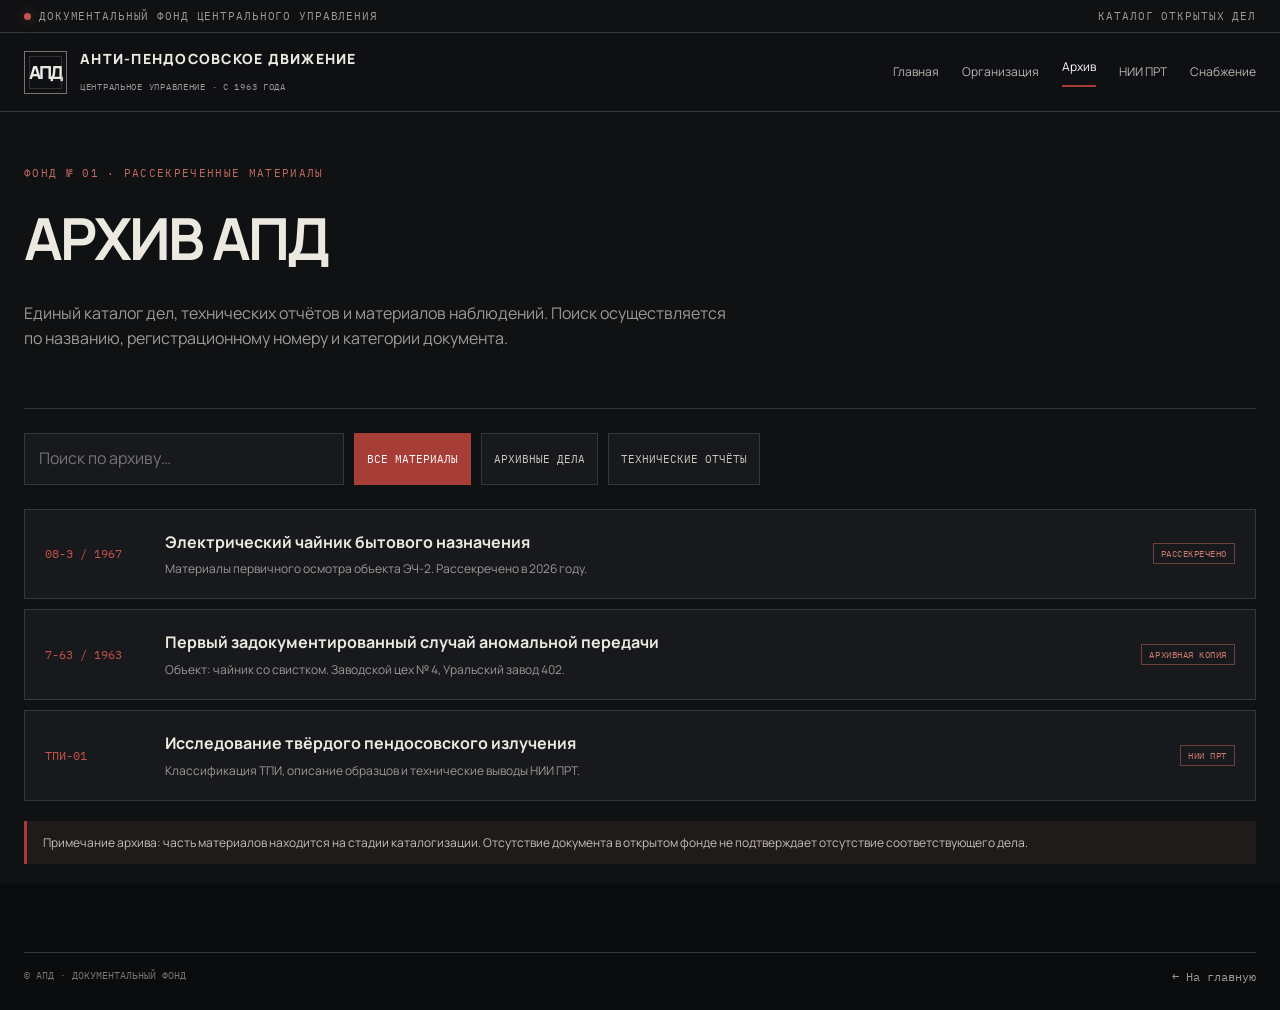
==== archive.html @ c31d5675 "feat: add APD portal sections and archive viewer" ====
<!doctype html><html lang="ru"><head><meta charset="utf-8"><meta name="viewport" content="width=device-width,initial-scale=1"><meta name="theme-color" content="#101113"><title>Архив АПД — Документальный фонд</title><link rel="stylesheet" href="assets/apd.css"></head><body><div class="topline"><div class="shell"><span><i class="status-dot"></i>Документальный фонд центрального управления</span><span>КАТАЛОГ ОТКРЫТЫХ ДЕЛ</span></div></div><header class="header"><div class="shell nav"><a class="brand" href="index.html"><span class="brand-mark">АПД</span><span><span class="brand-name">АНТИ-ПЕНДОСОВСКОЕ ДВИЖЕНИЕ</span><br><span class="brand-sub">ЦЕНТРАЛЬНОЕ УПРАВЛЕНИЕ · С 1963 ГОДА</span></span></a><button class="nav-toggle" aria-expanded="false">МЕНЮ ☰</button><nav class="nav-links"><a href="index.html">Главная</a><a href="organization.html">Организация</a><a class="active" href="archive.html">Архив</a><a href="research.html">НИИ ПРТ</a><a href="shop.html">Снабжение</a></nav></div></header><main class="shell"><section class="page-hero"><div class="eyebrow">Фонд № 01 · Рассекреченные материалы</div><h1>АРХИВ АПД</h1><p>Единый каталог дел, технических отчётов и материалов наблюдений. Поиск осуществляется по названию, регистрационному номеру и категории документа.</p></section><div class="toolbar"><input class="search" data-search type="search" placeholder="Поиск по архиву…" aria-label="Поиск по архиву"><button class="filter active" data-filter="all">ВСЕ МАТЕРИАЛЫ</button><button class="filter" data-filter="case">АРХИВНЫЕ ДЕЛА</button><button class="filter" data-filter="report">ТЕХНИЧЕСКИЕ ОТЧЁТЫ</button></div><div class="archive-list"><a class="archive-item" data-archive-item data-type="case" href="dossier-08e.html"><span class="archive-id">08-Э / 1967</span><span><h3>Электрический чайник бытового назначения</h3><p>Материалы первичного осмотра объекта ЭЧ-2. Рассекречено в 2026 году.</p></span><span class="tag">Рассекречено</span></a><div class="archive-item" data-archive-item data-type="case"><span class="archive-id">7-63 / 1963</span><span><h3>Первый задокументированный случай аномальной передачи</h3><p>Объект: чайник со свистком. Заводской цех № 4, Уральский завод 402.</p></span><span class="tag">Архивная копия</span></div><a class="archive-item" data-archive-item data-type="report" href="research.html"><span class="archive-id">ТПИ-01</span><span><h3>Исследование твёрдого пендосовского излучения</h3><p>Классификация ТПИ, описание образцов и технические выводы НИИ ПРТ.</p></span><span class="tag">НИИ ПРТ</span></a></div><div class="empty" data-empty hidden>По вашему запросу ничего не найдено. Измените поисковую фразу или категорию.</div><div class="notice">Примечание архива: часть материалов находится на стадии каталогизации. Отсутствие документа в открытом фонде не подтверждает отсутствие соответствующего дела.</div></main><footer class="footer"><div class="shell"><div class="copyright"><span>© АПД · ДОКУМЕНТАЛЬНЫЙ ФОНД</span><a href="index.html">← На главную</a></div></div></footer><script src="assets/apd.js"></script></body></html>
---- assets/apd.css ----
@import url('https://fonts.googleapis.com/css2?family=IBM+Plex+Mono:wght@400;500;600&family=Manrope:wght@400;500;600;700;800&display=swap');
:root{--bg:#101113;--panel:#17191c;--panel2:#1d2024;--paper:#d8d0bd;--paper-ink:#28251f;--ink:#ece9e1;--muted:#9b9b96;--line:#34373b;--red:#a63d37;--red2:#c65349;--green:#87977d;--mono:'IBM Plex Mono',monospace;--sans:'Manrope',Arial,sans-serif;--max:1240px}
*{box-sizing:border-box}html{scroll-behavior:smooth}body{margin:0;background:var(--bg);color:var(--ink);font-family:var(--sans);line-height:1.6}a{color:inherit;text-decoration:none}button,input{font:inherit}.shell{width:min(var(--max),calc(100% - 48px));margin:auto}.topline{border-bottom:1px solid var(--line);font:11px var(--mono);letter-spacing:.08em;color:var(--muted);text-transform:uppercase}.topline .shell{display:flex;justify-content:space-between;gap:16px;padding:9px 0}.status-dot{display:inline-block;width:7px;height:7px;border-radius:50%;background:var(--red2);margin-right:8px;box-shadow:0 0 12px #c6534980}.header{border-bottom:1px solid var(--line);background:#101113f2;position:sticky;top:0;z-index:20;backdrop-filter:blur(14px)}.nav{min-height:78px;display:flex;align-items:center;justify-content:space-between;gap:28px}.brand{display:flex;align-items:center;gap:13px;min-width:220px}.brand-mark{width:43px;height:43px;border:1px solid #77746c;display:grid;place-items:center;font-weight:800;font-size:18px;letter-spacing:-2px;position:relative}.brand-mark:after{content:'';position:absolute;inset:4px;border:1px solid #77746c55}.brand-name{font-size:14px;font-weight:800;letter-spacing:.09em}.brand-sub{font:9px var(--mono);color:var(--muted);letter-spacing:.08em}.nav-links{display:flex;align-items:center;gap:23px}.nav-links a{font-size:12px;color:#b9b8b2;transition:.2s}.nav-links a:hover,.nav-links a.active{color:#fff}.nav-links a.active:after{content:'';display:block;height:2px;background:var(--red);margin-top:8px}.nav-toggle{display:none;background:none;border:1px solid var(--line);color:var(--ink);padding:8px 11px}.eyebrow{font:11px var(--mono);letter-spacing:.12em;text-transform:uppercase;color:#c16a61}.hero{padding:76px 0 64px;display:grid;grid-template-columns:1.25fr .75fr;gap:56px;align-items:center;border-bottom:1px solid var(--line)}.hero h1{font-size:clamp(42px,6vw,76px);line-height:1.02;letter-spacing:-.055em;margin:18px 0 22px;max-width:760px}.hero h1 span{color:var(--red2)}.lead{font-size:16px;color:#b9b8b2;max-width:650px}.hero-actions{display:flex;flex-wrap:wrap;gap:12px;margin-top:30px}.btn{display:inline-flex;align-items:center;justify-content:center;gap:10px;padding:13px 18px;border:1px solid var(--line);font-size:12px;font-weight:700;transition:.2s}.btn-primary{background:var(--red);border-color:var(--red);color:#fff}.btn:hover{transform:translateY(-2px);border-color:#b85a50}.btn-secondary:hover{background:var(--panel2)}.hero-doc{background:var(--paper);color:var(--paper-ink);padding:23px;transform:rotate(1deg);box-shadow:12px 14px 0 #0005;position:relative;max-width:420px;margin-left:auto}.hero-doc:before{content:'АРХИВНЫЙ ЭКЗЕМПЛЯР';font:10px var(--mono);letter-spacing:.14em;border-bottom:1px solid #777064;display:block;padding-bottom:12px}.doc-stamp{position:absolute;right:20px;top:55px;border:3px double var(--red);color:var(--red);font:700 14px var(--mono);padding:5px 9px;transform:rotate(-9deg)}.hero-doc h3{font:700 24px Georgia,serif;margin:26px 0 8px}.hero-doc p{font:13px Georgia,serif}.doc-meta{border-top:1px solid #88806e;margin-top:24px;padding-top:12px;font:10px var(--mono);display:flex;justify-content:space-between;gap:12px}.hero-doc img{width:100%;height:130px;object-fit:cover;filter:grayscale(1);margin-top:14px}.ticker{border-bottom:1px solid var(--line);background:#17191b}.ticker .shell{display:flex;align-items:center;gap:18px;padding:13px 0;font:10px var(--mono);letter-spacing:.06em}.ticker-label{color:var(--red2);white-space:nowrap}.ticker-text{color:#c5c3bc}.section{padding:64px 0;border-bottom:1px solid var(--line)}.section-head{display:flex;align-items:end;justify-content:space-between;gap:24px;margin-bottom:26px}.section h2{font-size:clamp(26px,3vw,38px);letter-spacing:-.04em;margin:7px 0 0}.section-note{color:var(--muted);font-size:12px;max-width:360px}.grid{display:grid;grid-template-columns:repeat(3,1fr);gap:14px}.card{background:var(--panel);border:1px solid var(--line);padding:22px;min-height:190px;transition:.2s;position:relative;overflow:hidden}.card:hover{border-color:#6b4946;transform:translateY(-3px)}.card-kicker{font:10px var(--mono);color:var(--red2);letter-spacing:.1em}.card h3{font-size:19px;line-height:1.25;margin:15px 0 9px}.card p{font-size:13px;color:#aead a6;color:#aaa9a2;margin:0}.card-link{display:inline-block;margin-top:20px;font:11px var(--mono);color:#e0dcd2}.card-link:after{content:' ↗'}.card-num{position:absolute;right:18px;top:14px;font:34px Georgia,serif;color:#ffffff0d}.split{display:grid;grid-template-columns:1fr 1fr;gap:28px}.paper-panel{background:var(--paper);color:var(--paper-ink);padding:28px;position:relative}.paper-panel .eyebrow{color:#8b302b}.paper-panel h3{font:700 26px Georgia,serif;margin:12px 0}.paper-panel p{font:14px Georgia,serif}.paper-lines{border-top:1px solid #aaa18e;margin-top:20px;padding-top:14px;font:10px var(--mono);display:flex;justify-content:space-between}.list-panel{border:1px solid var(--line);background:var(--panel);padding:10px 22px}.list-row{display:flex;justify-content:space-between;align-items:center;gap:16px;padding:17px 0;border-bottom:1px solid var(--line)}.list-row:last-child{border:0}.list-row strong{display:block;font-size:13px}.list-row small{font:10px var(--mono);color:var(--muted)}.tag{font:9px var(--mono);letter-spacing:.06em;text-transform:uppercase;border:1px solid #70403c;color:#d17b70;padding:4px 7px;white-space:nowrap}.quote{padding:55px 0;text-align:center}.quote blockquote{font:clamp(22px,3vw,34px) Georgia,serif;max-width:850px;margin:0 auto 15px;color:#d9d3c7}.quote cite{font:10px var(--mono);color:var(--muted);font-style:normal;letter-spacing:.1em}.footer{background:#0b0c0d;padding:38px 0 26px}.footer-grid{display:grid;grid-template-columns:1.5fr 1fr 1fr;gap:35px}.footer p,.footer a{font-size:12px;color:var(--muted)}.footer h4{font:10px var(--mono);letter-spacing:.12em;color:#d7d3ca;text-transform:uppercase}.footer-links{display:grid;gap:8px}.copyright{border-top:1px solid var(--line);margin-top:30px;padding-top:16px;display:flex;justify-content:space-between;gap:16px;font:10px var(--mono);color:#777}.page-hero{padding:54px 0 40px;border-bottom:1px solid var(--line)}.page-hero h1{font-size:clamp(36px,5vw,58px);letter-spacing:-.05em;margin:12px 0}.page-hero p{color:var(--muted);max-width:720px}.toolbar{display:flex;gap:10px;flex-wrap:wrap;margin:24px 0}.search{background:var(--panel);border:1px solid var(--line);color:var(--ink);padding:12px 14px;min-width:min(100%,320px);outline:none}.search:focus{border-color:var(--red2)}.filter{background:var(--panel);border:1px solid var(--line);color:#c9c6bd;padding:10px 12px;font:11px var(--mono);cursor:pointer}.filter.active{background:var(--red);border-color:var(--red);color:white}.archive-list{display:grid;gap:10px}.archive-item{display:grid;grid-template-columns:100px 1fr auto;gap:20px;align-items:center;padding:20px;background:var(--panel);border:1px solid var(--line)}.archive-id{font:12px var(--mono);color:var(--red2)}.archive-item h3{font-size:16px;margin:0 0 4px}.archive-item p{font-size:12px;color:var(--muted);margin:0}.empty{padding:30px;border:1px dashed var(--line);color:var(--muted);text-align:center}.dossier{background:var(--paper);color:var(--paper-ink);padding:clamp(22px,4vw,48px);max-width:900px;margin:35px auto;font-family:Georgia,serif;box-shadow:0 18px 50px #0005}.dossier-top{display:flex;justify-content:space-between;gap:20px;border-bottom:2px solid #494438;padding-bottom:15px;font:10px var(--mono);letter-spacing:.08em}.dossier h2{font-size:clamp(24px,4vw,38px);line-height:1.1;margin:24px 0 8px}.dossier .subtitle{font-size:15px;font-weight:bold}.dossier-stamp{border:3px double #8c302b;color:#8c302b;padding:6px 10px;font:700 12px var(--mono);transform:rotate(-5deg);align-self:flex-start}.dossier-meta{display:grid;grid-template-columns:repeat(2,1fr);gap:8px 24px;border-top:1px solid #aaa18e;border-bottom:1px solid #aaa18e;padding:14px 0;margin:20px 0;font:11px var(--mono)}.dossier h3{font-size:19px;margin:24px 0 8px}.dossier p,.dossier li{font-size:15px;line-height:1.65}.dossier ul{padding-left:22px}.dossier-note{background:#c9c0ad;padding:14px;margin-top:22px;font-size:13px}.back-link{font:11px var(--mono);color:#c9786e}.notice{border-left:3px solid var(--red);padding:12px 16px;background:#201b1b;color:#c7c0b8;font-size:12px;margin:20px 0}.mobile-only{display:none}
@media(max-width:900px){.nav-links{gap:13px}.nav-links a{font-size:11px}.hero{grid-template-columns:1fr .8fr;gap:25px}.grid{grid-template-columns:repeat(2,1fr)}}
@media(max-width:680px){.shell{width:min(var(--max),calc(100% - 30px))}.topline .shell{font-size:9px}.nav{min-height:68px}.nav-toggle{display:block}.nav-links{display:none;position:absolute;top:68px;left:0;right:0;background:#141619;border-bottom:1px solid var(--line);padding:18px 22px;flex-direction:column;align-items:flex-start}.nav-links.open{display:flex}.nav-links a.active:after{display:none}.hero{grid-template-columns:1fr;padding:48px 0}.hero h1{font-size:46px}.hero-doc{margin:8px auto 0;width:min(100%,420px)}.section{padding:45px 0}.section-head{align-items:flex-start;flex-direction:column}.grid,.split{grid-template-columns:1fr}.footer-grid{grid-template-columns:1fr 1fr}.footer-grid>div:first-child{grid-column:1/-1}.archive-item{grid-template-columns:1fr;gap:7px}.archive-item .tag{justify-self:start}.dossier-meta{grid-template-columns:1fr}.copyright{flex-direction:column}.ticker .shell{align-items:flex-start;flex-direction:column;gap:5px}}
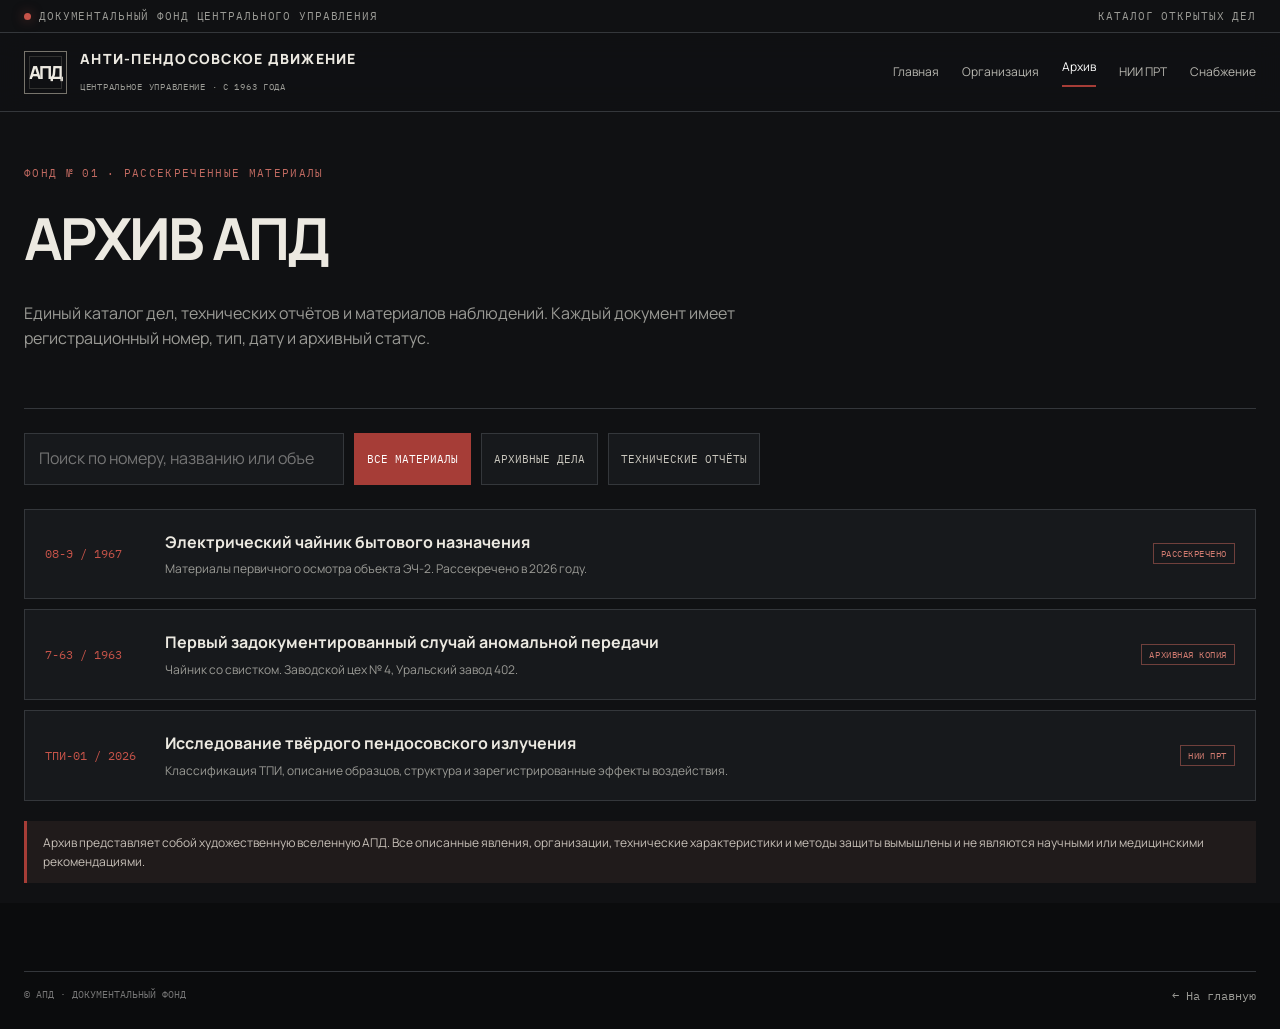
==== commit a5552b14: "feat: expand APD archive catalog and filters" ====
--- a/archive.html
+++ b/archive.html
@@ -1 +1,13 @@
-<!doctype html><html lang="ru"><head><meta charset="utf-8"><meta name="viewport" content="width=device-width,initial-scale=1"><meta name="theme-color" content="#101113"><title>Архив АПД — Документальный фонд</title><link rel="stylesheet" href="assets/apd.css"></head><body><div class="topline"><div class="shell"><span><i class="status-dot"></i>Документальный фонд центрального управления</span><span>КАТАЛОГ ОТКРЫТЫХ ДЕЛ</span></div></div><header class="header"><div class="shell nav"><a class="brand" href="index.html"><span class="brand-mark">АПД</span><span><span class="brand-name">АНТИ-ПЕНДОСОВСКОЕ ДВИЖЕНИЕ</span><br><span class="brand-sub">ЦЕНТРАЛЬНОЕ УПРАВЛЕНИЕ · С 1963 ГОДА</span></span></a><button class="nav-toggle" aria-expanded="false">МЕНЮ ☰</button><nav class="nav-links"><a href="index.html">Главная</a><a href="organization.html">Организация</a><a class="active" href="archive.html">Архив</a><a href="research.html">НИИ ПРТ</a><a href="shop.html">Снабжение</a></nav></div></header><main class="shell"><section class="page-hero"><div class="eyebrow">Фонд № 01 · Рассекреченные материалы</div><h1>АРХИВ АПД</h1><p>Единый каталог дел, технических отчётов и материалов наблюдений. Поиск осуществляется по названию, регистрационному номеру и категории документа.</p></section><div class="toolbar"><input class="search" data-search type="search" placeholder="Поиск по архиву…" aria-label="Поиск по архиву"><button class="filter active" data-filter="all">ВСЕ МАТЕРИАЛЫ</button><button class="filter" data-filter="case">АРХИВНЫЕ ДЕЛА</button><button class="filter" data-filter="report">ТЕХНИЧЕСКИЕ ОТЧЁТЫ</button></div><div class="archive-list"><a class="archive-item" data-archive-item data-type="case" href="dossier-08e.html"><span class="archive-id">08-Э / 1967</span><span><h3>Электрический чайник бытового назначения</h3><p>Материалы первичного осмотра объекта ЭЧ-2. Рассекречено в 2026 году.</p></span><span class="tag">Рассекречено</span></a><div class="archive-item" data-archive-item data-type="case"><span class="archive-id">7-63 / 1963</span><span><h3>Первый задокументированный случай аномальной передачи</h3><p>Объект: чайник со свистком. Заводской цех № 4, Уральский завод 402.</p></span><span class="tag">Архивная копия</span></div><a class="archive-item" data-archive-item data-type="report" href="research.html"><span class="archive-id">ТПИ-01</span><span><h3>Исследование твёрдого пендосовского излучения</h3><p>Классификация ТПИ, описание образцов и технические выводы НИИ ПРТ.</p></span><span class="tag">НИИ ПРТ</span></a></div><div class="empty" data-empty hidden>По вашему запросу ничего не найдено. Измените поисковую фразу или категорию.</div><div class="notice">Примечание архива: часть материалов находится на стадии каталогизации. Отсутствие документа в открытом фонде не подтверждает отсутствие соответствующего дела.</div></main><footer class="footer"><div class="shell"><div class="copyright"><span>© АПД · ДОКУМЕНТАЛЬНЫЙ ФОНД</span><a href="index.html">← На главную</a></div></div></footer><script src="assets/apd.js"></script></body></html>+<!doctype html>
+<html lang="ru"><head><meta charset="utf-8"><meta name="viewport" content="width=device-width,initial-scale=1"><meta name="theme-color" content="#101113"><meta name="description" content="Открытый каталог архивных дел, технических отчётов и рассекреченных материалов АПД."><title>Архив АПД — Документальный фонд</title><link rel="stylesheet" href="assets/apd.css"></head><body>
+<div class="topline"><div class="shell"><span><i class="status-dot"></i>Документальный фонд центрального управления</span><span>КАТАЛОГ ОТКРЫТЫХ ДЕЛ</span></div></div>
+<header class="header"><div class="shell nav"><a class="brand" href="index.html"><span class="brand-mark">АПД</span><span><span class="brand-name">АНТИ-ПЕНДОСОВСКОЕ ДВИЖЕНИЕ</span><br><span class="brand-sub">ЦЕНТРАЛЬНОЕ УПРАВЛЕНИЕ · С 1963 ГОДА</span></span></a><button class="nav-toggle" aria-expanded="false">МЕНЮ ☰</button><nav class="nav-links"><a href="index.html">Главная</a><a href="organization.html">Организация</a><a class="active" href="archive.html">Архив</a><a href="research.html">НИИ ПРТ</a><a href="shop.html">Снабжение</a></nav></div></header>
+<main class="shell"><section class="page-hero"><div class="eyebrow">Фонд № 01 · Рассекреченные материалы</div><h1>АРХИВ АПД</h1><p>Единый каталог дел, технических отчётов и материалов наблюдений. Каждый документ имеет регистрационный номер, тип, дату и архивный статус.</p></section>
+<div class="toolbar"><input class="search" data-search type="search" placeholder="Поиск по номеру, названию или объекту…" aria-label="Поиск по архиву"><button class="filter active" data-filter="all">ВСЕ МАТЕРИАЛЫ</button><button class="filter" data-filter="case">АРХИВНЫЕ ДЕЛА</button><button class="filter" data-filter="report">ТЕХНИЧЕСКИЕ ОТЧЁТЫ</button></div>
+<div class="archive-list">
+<a class="archive-item" data-archive-item data-type="case" href="dossier-08e.html"><span class="archive-id">08-Э / 1967</span><span><h3>Электрический чайник бытового назначения</h3><p>Материалы первичного осмотра объекта ЭЧ-2. Рассекречено в 2026 году.</p></span><span class="tag">Рассекречено</span></a>
+<a class="archive-item" data-archive-item data-type="case" href="dossier-7-63.html"><span class="archive-id">7-63 / 1963</span><span><h3>Первый задокументированный случай аномальной передачи</h3><p>Чайник со свистком. Заводской цех № 4, Уральский завод 402.</p></span><span class="tag">Архивная копия</span></a>
+<a class="archive-item" data-archive-item data-type="report" href="report-tpi-01.html"><span class="archive-id">ТПИ-01 / 2026</span><span><h3>Исследование твёрдого пендосовского излучения</h3><p>Классификация ТПИ, описание образцов, структура и зарегистрированные эффекты воздействия.</p></span><span class="tag">НИИ ПРТ</span></a>
+</div><div class="empty" data-empty hidden>По вашему запросу ничего не найдено. Измените поисковую фразу или категорию.</div>
+<div class="notice">Архив представляет собой художественную вселенную АПД. Все описанные явления, организации, технические характеристики и методы защиты вымышлены и не являются научными или медицинскими рекомендациями.</div></main>
+<footer class="footer"><div class="shell"><div class="copyright"><span>© АПД · ДОКУМЕНТАЛЬНЫЙ ФОНД</span><a href="index.html">← На главную</a></div></div></footer><script src="assets/apd.js"></script></body></html>
